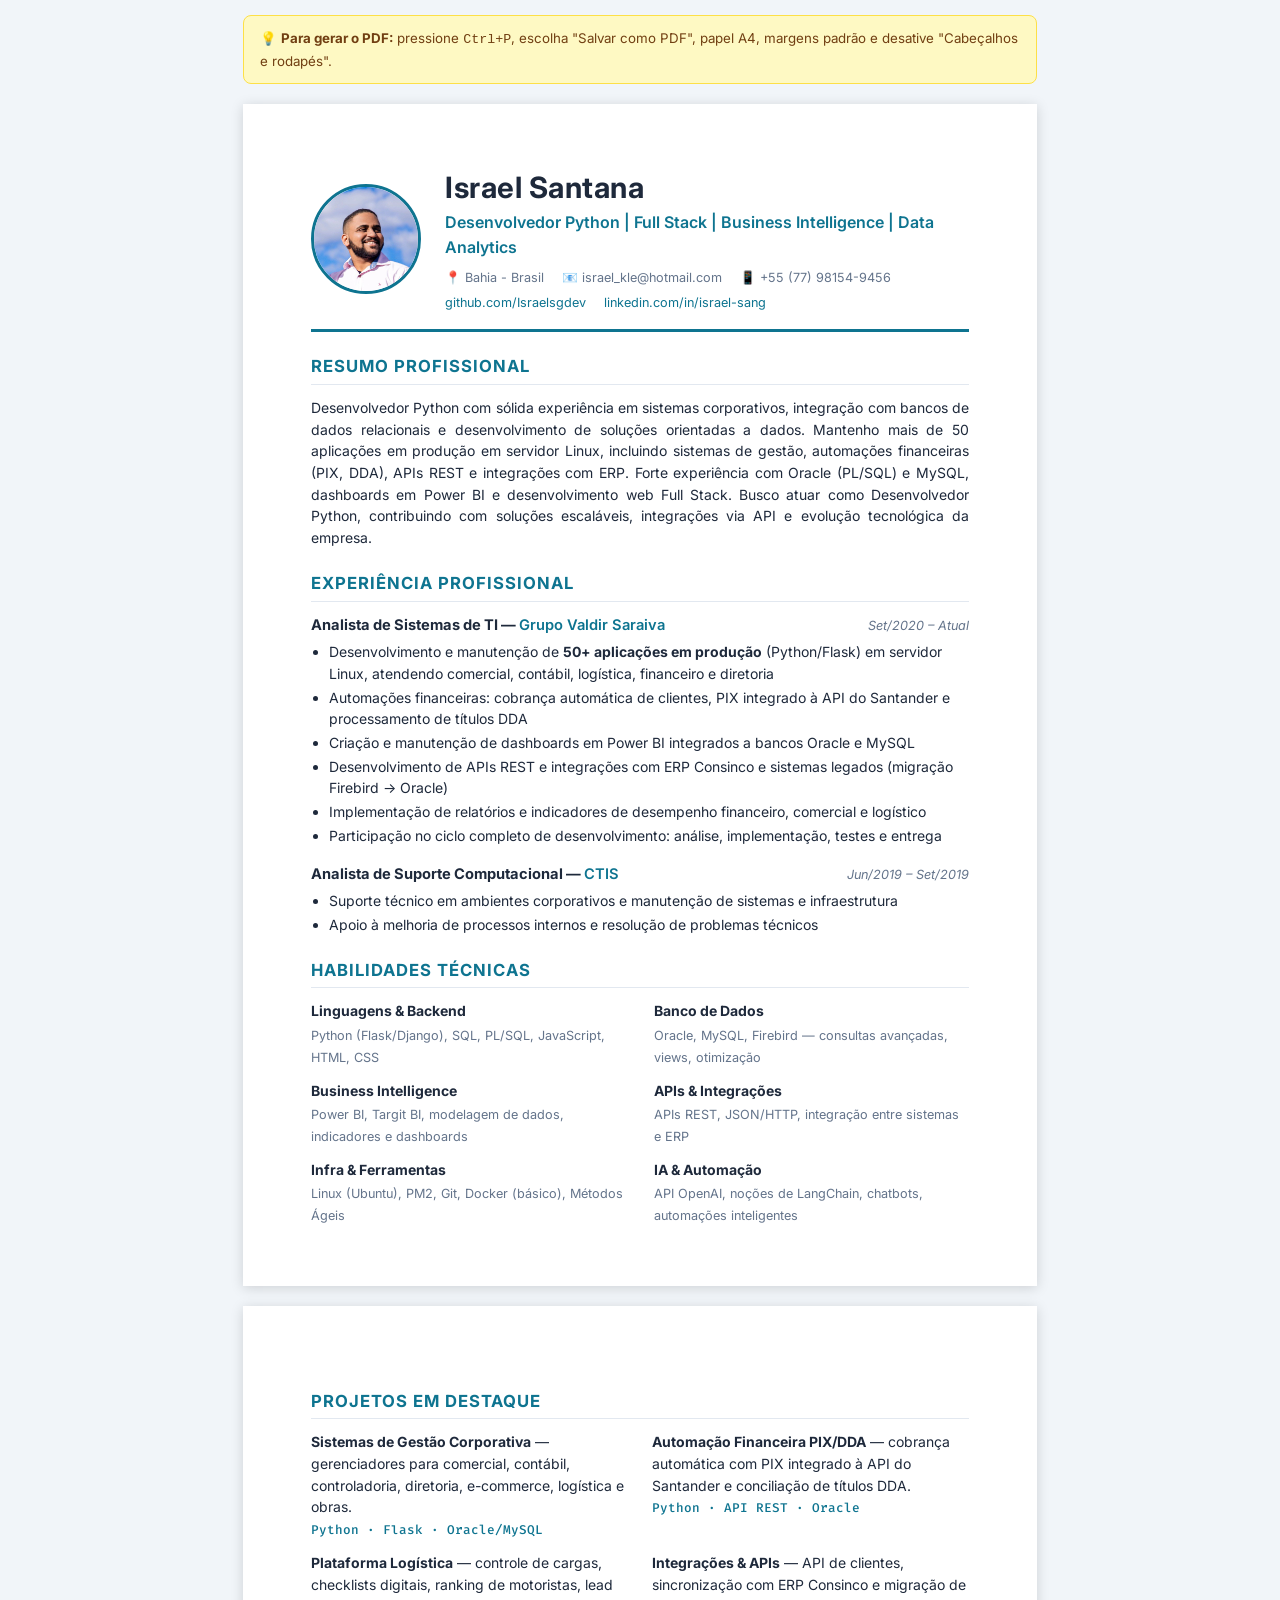
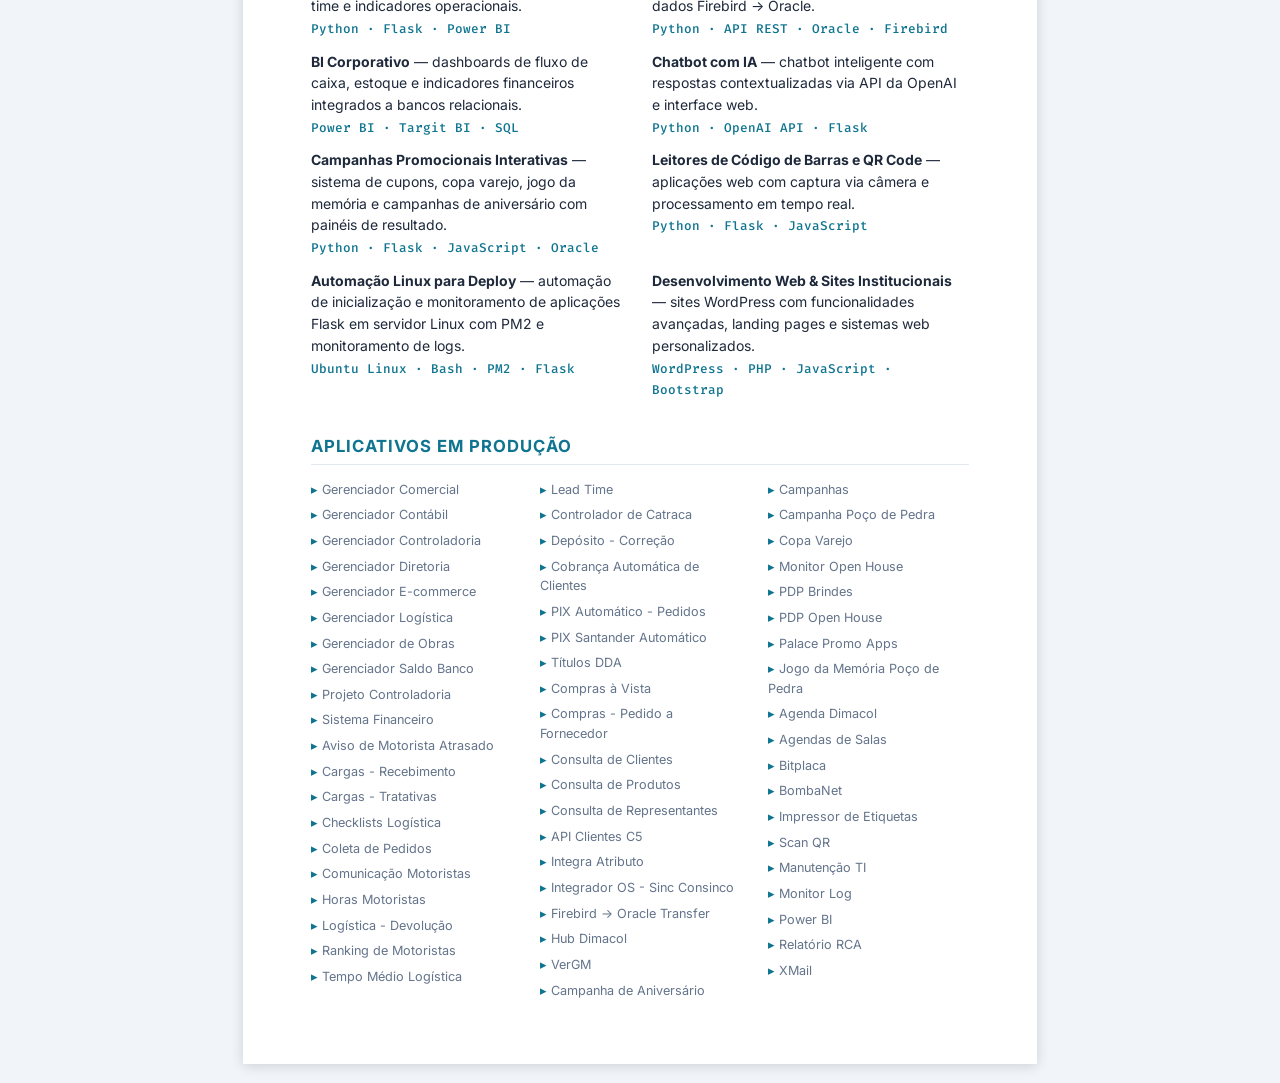
==== curriculo.html @ 5db6ea62 "Adicionar currículo" ====
<!DOCTYPE html>
<html lang="pt-BR">

<head>
    <meta charset="UTF-8">
    <meta name="viewport" content="width=device-width, initial-scale=1.0">
    <title>Currículo - Israel Santana</title>
    <link
        href="https://fonts.googleapis.com/css2?family=Inter:wght@300;400;500;600;700&family=Fira+Code:wght@400;500&display=swap"
        rel="stylesheet">
    <style>
        :root {
            --primary: #0e7490;
            --dark: #1e293b;
            --gray: #64748b;
            --light-gray: #e2e8f0;
        }

        * {
            margin: 0;
            padding: 0;
            box-sizing: border-box;
        }

        body {
            font-family: 'Inter', 'Segoe UI', Arial, sans-serif;
            color: var(--dark);
            font-size: 10.5pt;
            line-height: 1.55;
            background: #f1f5f9;
        }

        .page {
            max-width: 210mm;
            min-height: 297mm;
            margin: 20px auto;
            background: #fff;
            padding: 16mm 18mm;
            box-shadow: 0 2px 12px rgba(0, 0, 0, 0.15);
        }

        /* Cabeçalho */
        header {
            display: flex;
            align-items: center;
            gap: 24px;
            border-bottom: 3px solid var(--primary);
            padding-bottom: 16px;
            margin-bottom: 20px;
        }

        .photo {
            flex-shrink: 0;
            width: 110px;
            height: 110px;
            border-radius: 50%;
            border: 3px solid var(--primary);
            background: #f8fafc;
            display: flex;
            align-items: center;
            justify-content: center;
            overflow: hidden;
            color: var(--gray);
            font-size: 9.5pt;
            text-align: center;
        }

        .photo img {
            width: 100%;
            height: 100%;
            object-fit: cover;
        }

        .header-info {
            flex: 1;
        }

        h1 {
            font-size: 22pt;
            font-weight: 700;
            color: var(--dark);
            letter-spacing: 0.5px;
        }

        .headline {
            font-size: 12pt;
            color: var(--primary);
            font-weight: 600;
            margin-bottom: 8px;
        }

        .contact-line {
            display: flex;
            flex-wrap: wrap;
            gap: 6px 18px;
            font-size: 9.5pt;
            color: var(--gray);
        }

        .contact-line a {
            color: var(--primary);
            text-decoration: none;
        }

        /* Seções */
        h2 {
            font-size: 12.5pt;
            font-weight: 700;
            color: var(--primary);
            text-transform: uppercase;
            letter-spacing: 1px;
            border-bottom: 1px solid var(--light-gray);
            padding-bottom: 4px;
            margin: 22px 0 12px;
        }

        .resumo p {
            text-align: justify;
        }

        /* Experiência */
        .job {
            margin-bottom: 16px;
        }

        .job-header {
            display: flex;
            justify-content: space-between;
            align-items: baseline;
            flex-wrap: wrap;
        }

        .job-title {
            font-weight: 700;
            font-size: 11pt;
        }

        .job-company {
            color: var(--primary);
            font-weight: 600;
        }

        .job-date {
            color: var(--gray);
            font-size: 9.5pt;
            font-style: italic;
        }

        .job ul {
            margin: 5px 0 0 18px;
        }

        .job li {
            margin-bottom: 2px;
        }

        /* Habilidades */
        .skills-grid {
            display: grid;
            grid-template-columns: 1fr 1fr;
            gap: 12px 28px;
        }

        .skill-group strong {
            color: var(--dark);
            display: block;
            margin-bottom: 2px;
        }

        .skill-group span {
            color: var(--gray);
            font-size: 9.5pt;
        }

        /* Projetos */
        .project {
            margin-bottom: 12px;
        }

        .project strong {
            color: var(--dark);
        }

        .project .tech {
            font-family: 'Fira Code', monospace;
            color: var(--primary);
            font-size: 9.5pt;
            font-weight: 500;
        }

        .two-col {
            display: grid;
            grid-template-columns: 1fr 1fr;
            gap: 0 24px;
        }

        /* Lista de projetos (só nomes) */
        .project-list {
            columns: 3;
            column-gap: 28px;
            list-style: none;
            font-size: 9.5pt;
            color: var(--gray);
        }

        .project-list li {
            padding: 3px 0;
            break-inside: avoid;
        }

        .project-list li::before {
            content: '▸ ';
            color: var(--primary);
        }

        /* Impressão */
        @media print {
            body {
                background: #fff;
            }

            .page {
                margin: 0;
                box-shadow: none;
                max-width: none;
                min-height: auto;
                padding: 12mm 14mm;
            }

            .page + .page {
                page-break-before: always;
            }

            .no-print {
                display: none !important;
            }

            h2 {
                page-break-after: avoid;
            }

            header {
                page-break-inside: avoid;
            }

            .job,
            .project,
            .skill-group {
                page-break-inside: avoid;
            }
        }

        .print-hint {
            max-width: 210mm;
            margin: 15px auto 0;
            background: #fef9c3;
            border: 1px solid #fde047;
            border-radius: 8px;
            padding: 12px 16px;
            font-size: 10pt;
            color: #713f12;
        }
    </style>
</head>

<body>
    <div class="print-hint no-print">
        💡 <strong>Para gerar o PDF:</strong> pressione <kbd>Ctrl+P</kbd>, escolha "Salvar como PDF",
        papel A4, margens padrão e desative "Cabeçalhos e rodapés".
    </div>

    <div class="page">
        <!-- Cabeçalho -->
        <header>
            <div class="photo">
                <!-- Substitua o span abaixo pela sua foto:
                     <img src="foto.jpg" alt="Israel Santana"> -->
                 <img src="foto.jpg" alt="Israel Santana">
            </div>
            <div class="header-info">
                <h1>Israel Santana</h1>
                <div class="headline">Desenvolvedor Python | Full Stack | Business Intelligence | Data Analytics</div>
                <div class="contact-line">
                    <span>📍 Bahia - Brasil</span>
                    <span>📧 israel_kle@hotmail.com</span>
                    <span>📱 +55 (77) 98154-9456</span>
                    <a href="https://github.com/Israelsgdev">github.com/Israelsgdev</a>
                    <a href="https://www.linkedin.com/in/israel-sang/">linkedin.com/in/israel-sang</a>
                </div>
            </div>
        </header>

        <!-- Resumo -->
        <section class="resumo">
            <h2>Resumo Profissional</h2>
            <p>
                Desenvolvedor Python com sólida experiência em sistemas corporativos, integração com bancos de dados
                relacionais e desenvolvimento de soluções orientadas a dados. Mantenho mais de 50 aplicações em
                produção em servidor Linux, incluindo sistemas de gestão, automações financeiras (PIX, DDA), APIs REST
                e integrações com ERP. Forte experiência com Oracle (PL/SQL) e MySQL, dashboards em Power BI e
                desenvolvimento web Full Stack. Busco atuar como Desenvolvedor Python, contribuindo com soluções
                escaláveis, integrações via API e evolução tecnológica da empresa.
            </p>
        </section>

        <!-- Experiência -->
        <section>
            <h2>Experiência Profissional</h2>

            <div class="job">
                <div class="job-header">
                    <span class="job-title">Analista de Sistemas de TI — <span class="job-company">Grupo Valdir
                            Saraiva</span></span>
                    <span class="job-date">Set/2020 – Atual</span>
                </div>
                <ul>
                    <li>Desenvolvimento e manutenção de <strong>50+ aplicações em produção</strong> (Python/Flask)
                        em servidor Linux, atendendo comercial, contábil, logística, financeiro e diretoria</li>
                    <li>Automações financeiras: cobrança automática de clientes, PIX integrado à API do Santander e
                        processamento de títulos DDA</li>
                    <li>Criação e manutenção de dashboards em Power BI integrados a bancos Oracle e MySQL</li>
                    <li>Desenvolvimento de APIs REST e integrações com ERP Consinco e sistemas legados
                        (migração Firebird → Oracle)</li>
                    <li>Implementação de relatórios e indicadores de desempenho financeiro, comercial e logístico</li>
                    <li>Participação no ciclo completo de desenvolvimento: análise, implementação, testes e entrega</li>
                </ul>
            </div>

            <div class="job">
                <div class="job-header">
                    <span class="job-title">Analista de Suporte Computacional — <span
                            class="job-company">CTIS</span></span>
                    <span class="job-date">Jun/2019 – Set/2019</span>
                </div>
                <ul>
                    <li>Suporte técnico em ambientes corporativos e manutenção de sistemas e infraestrutura</li>
                    <li>Apoio à melhoria de processos internos e resolução de problemas técnicos</li>
                </ul>
            </div>
        </section>

        <!-- Habilidades -->
        <section>
            <h2>Habilidades Técnicas</h2>
            <div class="skills-grid">
                <div class="skill-group">
                    <strong>Linguagens & Backend</strong>
                    <span>Python (Flask/Django), SQL, PL/SQL, JavaScript, HTML, CSS</span>
                </div>
                <div class="skill-group">
                    <strong>Banco de Dados</strong>
                    <span>Oracle, MySQL, Firebird — consultas avançadas, views, otimização</span>
                </div>
                <div class="skill-group">
                    <strong>Business Intelligence</strong>
                    <span>Power BI, Targit BI, modelagem de dados, indicadores e dashboards</span>
                </div>
                <div class="skill-group">
                    <strong>APIs & Integrações</strong>
                    <span>APIs REST, JSON/HTTP, integração entre sistemas e ERP</span>
                </div>
                <div class="skill-group">
                    <strong>Infra & Ferramentas</strong>
                    <span>Linux (Ubuntu), PM2, Git, Docker (básico), Métodos Ágeis</span>
                </div>
                <div class="skill-group">
                    <strong>IA & Automação</strong>
                    <span>API OpenAI, noções de LangChain, chatbots, automações inteligentes</span>
                </div>
            </div>
        </section>
    </div>

    <!-- Página 2: Projetos -->
    <div class="page">
        <!-- Projetos -->
        <section>
            <h2>Projetos em Destaque</h2>
            <div class="two-col">
                <div class="project">
                    <strong>Sistemas de Gestão Corporativa</strong> — gerenciadores para comercial, contábil,
                    controladoria, diretoria, e-commerce, logística e obras.<br>
                    <span class="tech">Python · Flask · Oracle/MySQL</span>
                </div>
                <div class="project">
                    <strong>Automação Financeira PIX/DDA</strong> — cobrança automática com PIX integrado à API do
                    Santander e conciliação de títulos DDA.<br>
                    <span class="tech">Python · API REST · Oracle</span>
                </div>
                <div class="project">
                    <strong>Plataforma Logística</strong> — controle de cargas, checklists digitais, ranking de
                    motoristas, lead time e indicadores operacionais.<br>
                    <span class="tech">Python · Flask · Power BI</span>
                </div>
                <div class="project">
                    <strong>Integrações & APIs</strong> — API de clientes, sincronização com ERP Consinco e migração
                    de dados Firebird → Oracle.<br>
                    <span class="tech">Python · API REST · Oracle · Firebird</span>
                </div>
                <div class="project">
                    <strong>BI Corporativo</strong> — dashboards de fluxo de caixa, estoque e indicadores financeiros
                    integrados a bancos relacionais.<br>
                    <span class="tech">Power BI · Targit BI · SQL</span>
                </div>
                <div class="project">
                    <strong>Chatbot com IA</strong> — chatbot inteligente com respostas contextualizadas via API da
                    OpenAI e interface web.<br>
                    <span class="tech">Python · OpenAI API · Flask</span>
                </div>
                <div class="project">
                    <strong>Campanhas Promocionais Interativas</strong> — sistema de cupons, copa varejo, jogo da
                    memória e campanhas de aniversário com painéis de resultado.<br>
                    <span class="tech">Python · Flask · JavaScript · Oracle</span>
                </div>
                <div class="project">
                    <strong>Leitores de Código de Barras e QR Code</strong> — aplicações web com captura via câmera
                    e processamento em tempo real.<br>
                    <span class="tech">Python · Flask · JavaScript</span>
                </div>
                <div class="project">
                    <strong>Automação Linux para Deploy</strong> — automação de inicialização e monitoramento de
                    aplicações Flask em servidor Linux com PM2 e monitoramento de logs.<br>
                    <span class="tech">Ubuntu Linux · Bash · PM2 · Flask</span>
                </div>
                <div class="project">
                    <strong>Desenvolvimento Web & Sites Institucionais</strong> — sites WordPress com funcionalidades
                    avançadas, landing pages e sistemas web personalizados.<br>
                    <span class="tech">WordPress · PHP · JavaScript · Bootstrap</span>
                </div>
            </div>
        </section>

        <!-- Lista completa de aplicativos -->
        <section>
            <h2>Aplicativos em Produção</h2>
            <ul class="project-list">
                <li>Gerenciador Comercial</li>
                <li>Gerenciador Contábil</li>
                <li>Gerenciador Controladoria</li>
                <li>Gerenciador Diretoria</li>
                <li>Gerenciador E-commerce</li>
                <li>Gerenciador Logística</li>
                <li>Gerenciador de Obras</li>
                <li>Gerenciador Saldo Banco</li>
                <li>Projeto Controladoria</li>
                <li>Sistema Financeiro</li>
                <li>Aviso de Motorista Atrasado</li>
                <li>Cargas - Recebimento</li>
                <li>Cargas - Tratativas</li>
                <li>Checklists Logística</li>
                <li>Coleta de Pedidos</li>
                <li>Comunicação Motoristas</li>
                <li>Horas Motoristas</li>
                <li>Logística - Devolução</li>
                <li>Ranking de Motoristas</li>
                <li>Tempo Médio Logística</li>
                <li>Lead Time</li>
                <li>Controlador de Catraca</li>
                <li>Depósito - Correção</li>
                <li>Cobrança Automática de Clientes</li>
                <li>PIX Automático - Pedidos</li>
                <li>PIX Santander Automático</li>
                <li>Títulos DDA</li>
                <li>Compras à Vista</li>
                <li>Compras - Pedido a Fornecedor</li>
                <li>Consulta de Clientes</li>
                <li>Consulta de Produtos</li>
                <li>Consulta de Representantes</li>
                <li>API Clientes C5</li>
                <li>Integra Atributo</li>
                <li>Integrador OS - Sinc Consinco</li>
                <li>Firebird → Oracle Transfer</li>
                <li>Hub Dimacol</li>
                <li>VerGM</li>
                <li>Campanha de Aniversário</li>
                <li>Campanhas</li>
                <li>Campanha Poço de Pedra</li>
                <li>Copa Varejo</li>
                <li>Monitor Open House</li>
                <li>PDP Brindes</li>
                <li>PDP Open House</li>
                <li>Palace Promo Apps</li>
                <li>Jogo da Memória Poço de Pedra</li>
                <li>Agenda Dimacol</li>
                <li>Agendas de Salas</li>
                <li>Bitplaca</li>
                <li>BombaNet</li>
                <li>Impressor de Etiquetas</li>
                <li>Scan QR</li>
                <li>Manutenção TI</li>
                <li>Monitor Log</li>
                <li>Power BI</li>
                <li>Relatório RCA</li>
                <li>XMail</li>
            </ul>
        </section>
    </div>
</body>

</html>
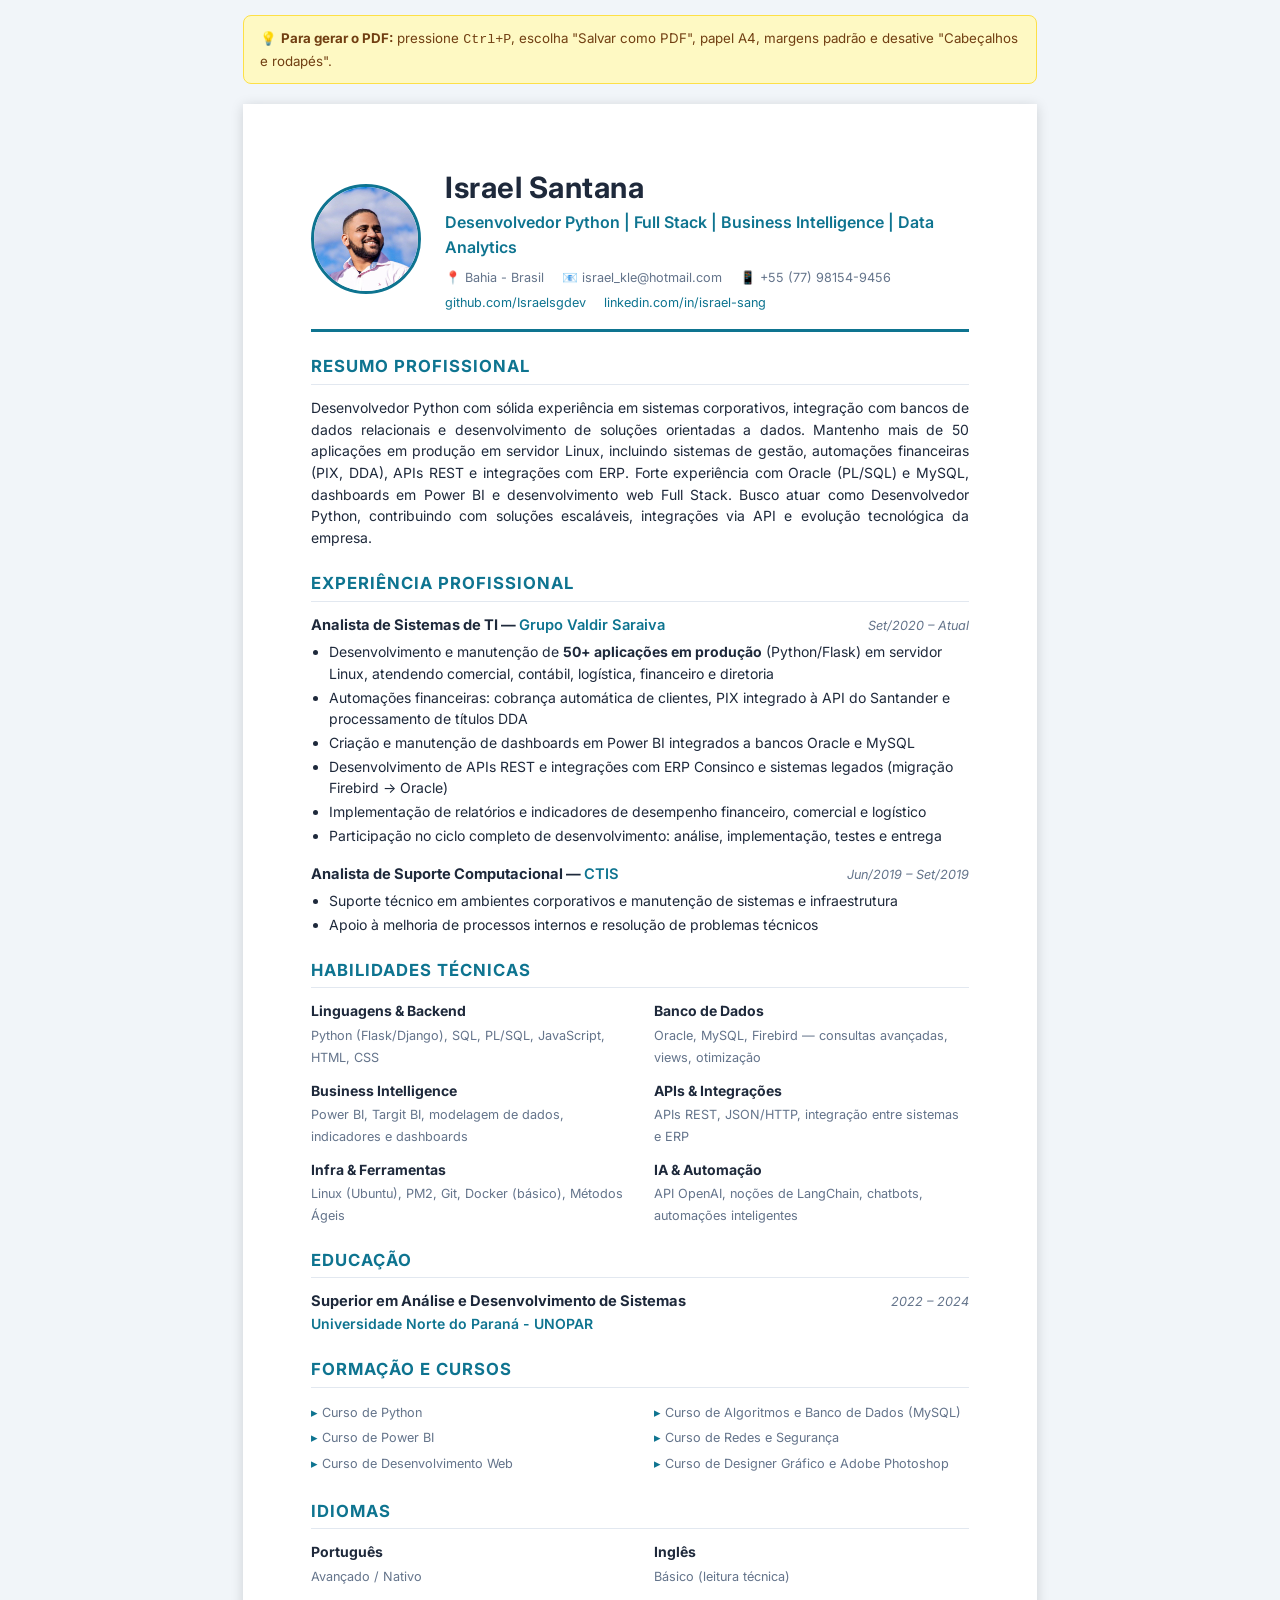
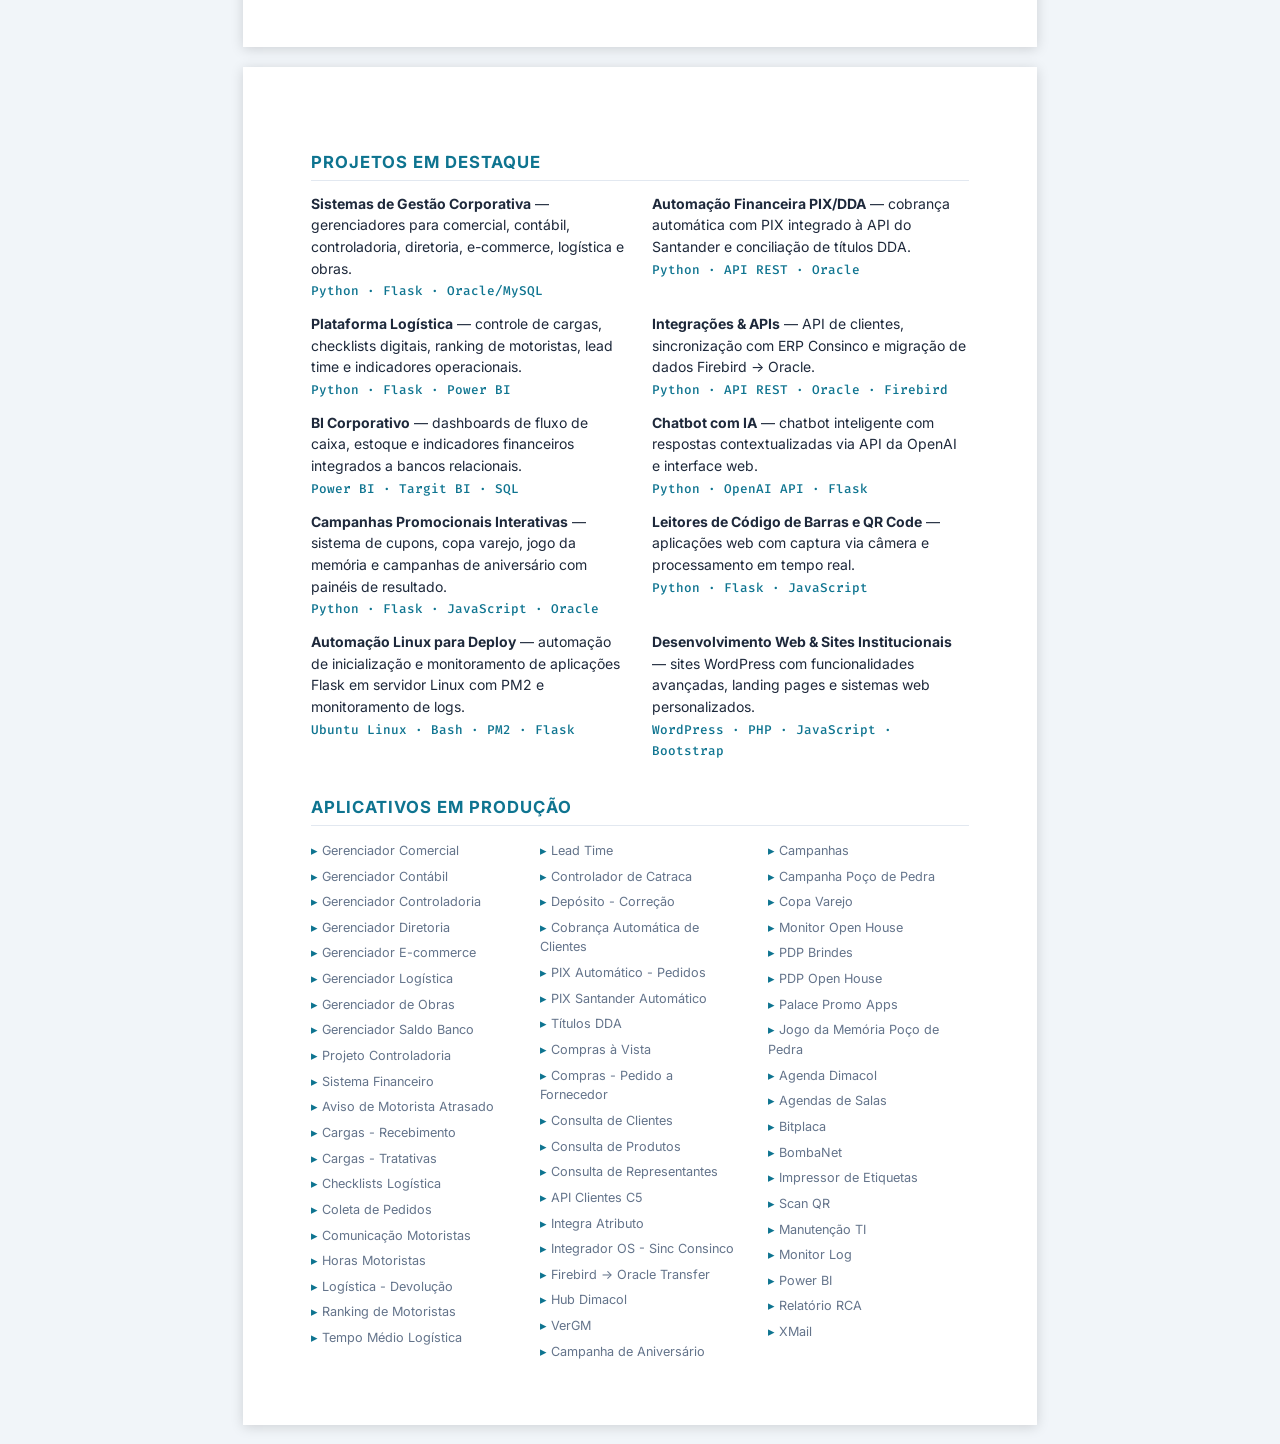
==== commit 81688950: "1.0.6 Adicionar idiomas formação e cursos" ====
--- a/curriculo.html
+++ b/curriculo.html
@@ -366,6 +366,46 @@
                 <div class="skill-group">
                     <strong>IA & Automação</strong>
                     <span>API OpenAI, noções de LangChain, chatbots, automações inteligentes</span>
+                </div>
+            </div>
+        </section>
+
+        <!-- Educação -->
+        <section>
+            <h2>Educação</h2>
+            <div class="job">
+                <div class="job-header">
+                    <span class="job-title">Superior em Análise e Desenvolvimento de Sistemas</span>
+                    <span class="job-date">2022 – 2024</span>
+                </div>
+                <span class="job-company">Universidade Norte do Paraná - UNOPAR</span>
+            </div>
+        </section>
+
+        <!-- Formação e Cursos -->
+        <section>
+            <h2>Formação e Cursos</h2>
+            <ul class="project-list" style="columns: 2;">
+                <li>Curso de Python</li>
+                <li>Curso de Power BI</li>
+                <li>Curso de Desenvolvimento Web</li>
+                <li>Curso de Algoritmos e Banco de Dados (MySQL)</li>
+                <li>Curso de Redes e Segurança</li>
+                <li>Curso de Designer Gráfico e Adobe Photoshop</li>
+            </ul>
+        </section>
+
+        <!-- Idiomas -->
+        <section>
+            <h2>Idiomas</h2>
+            <div class="skills-grid">
+                <div class="skill-group">
+                    <strong>Português</strong>
+                    <span>Avançado / Nativo</span>
+                </div>
+                <div class="skill-group">
+                    <strong>Inglês</strong>
+                    <span>Básico (leitura técnica)</span>
                 </div>
             </div>
         </section>
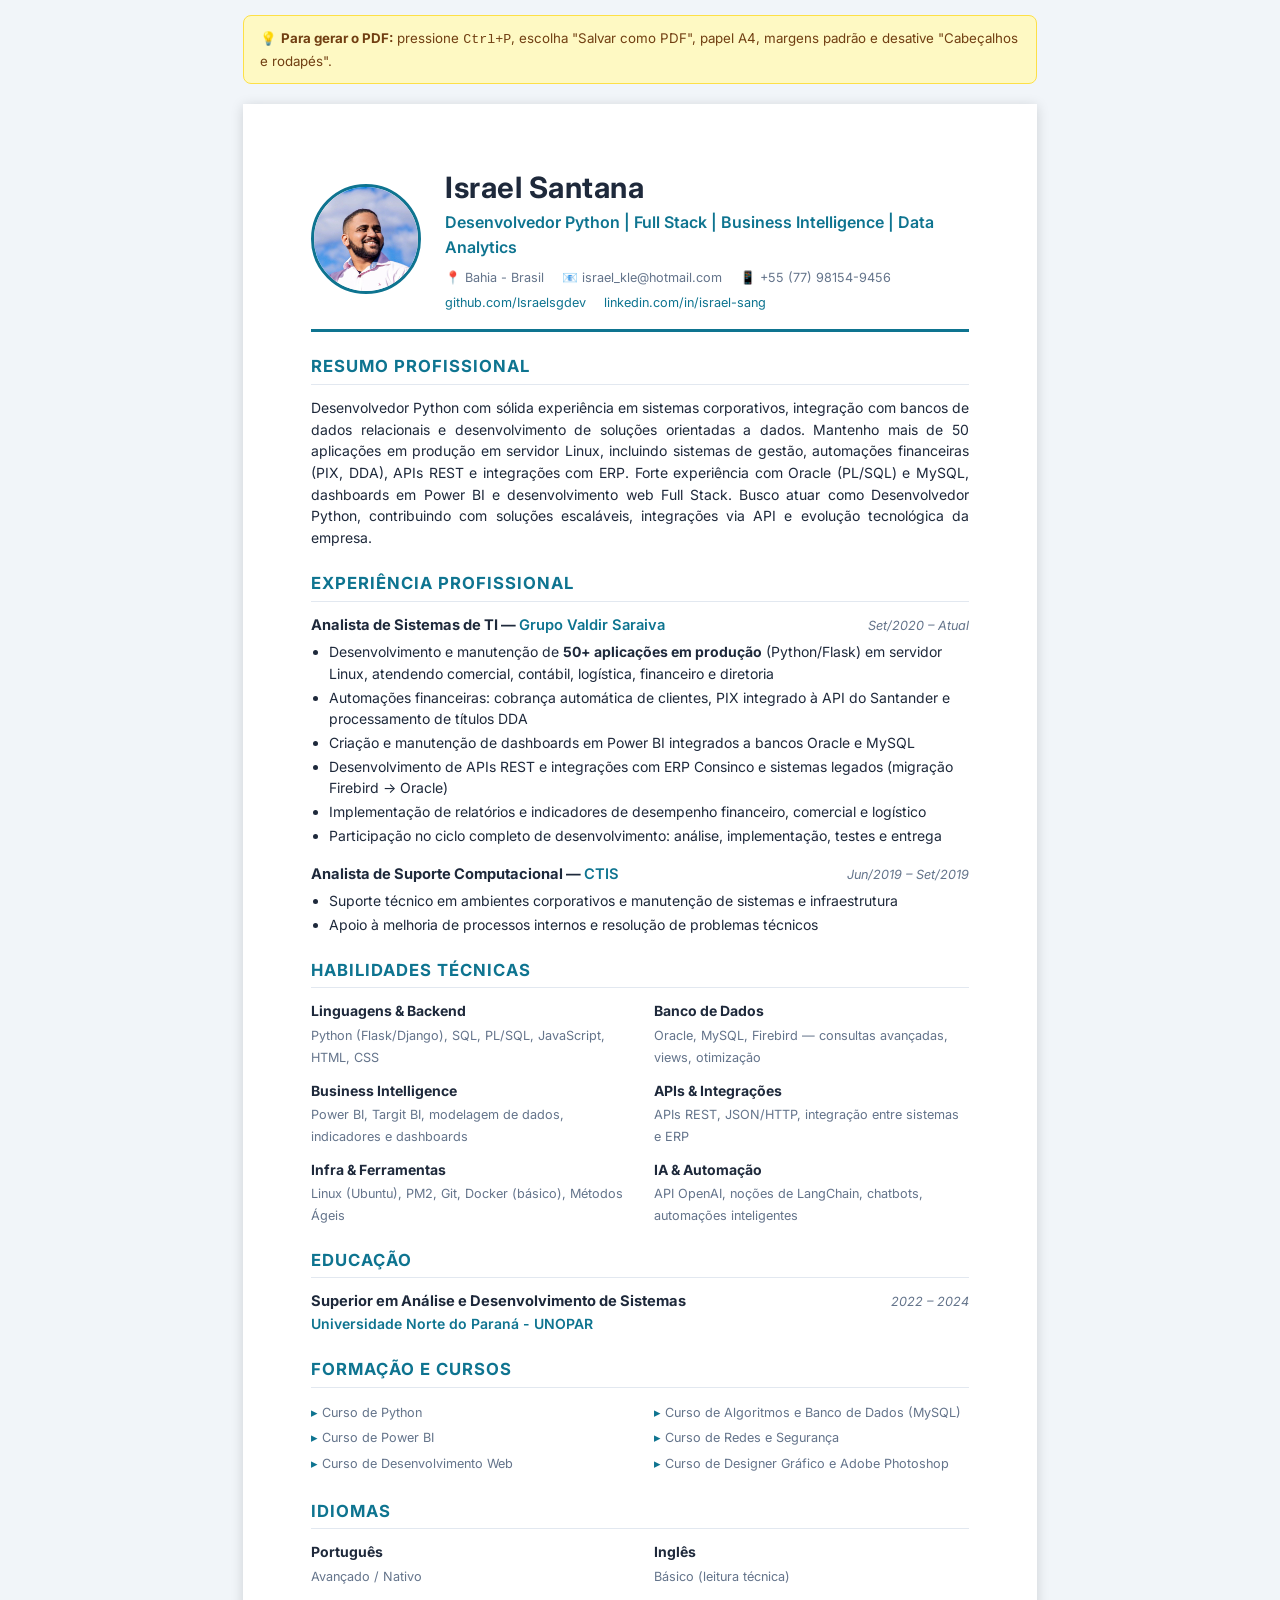
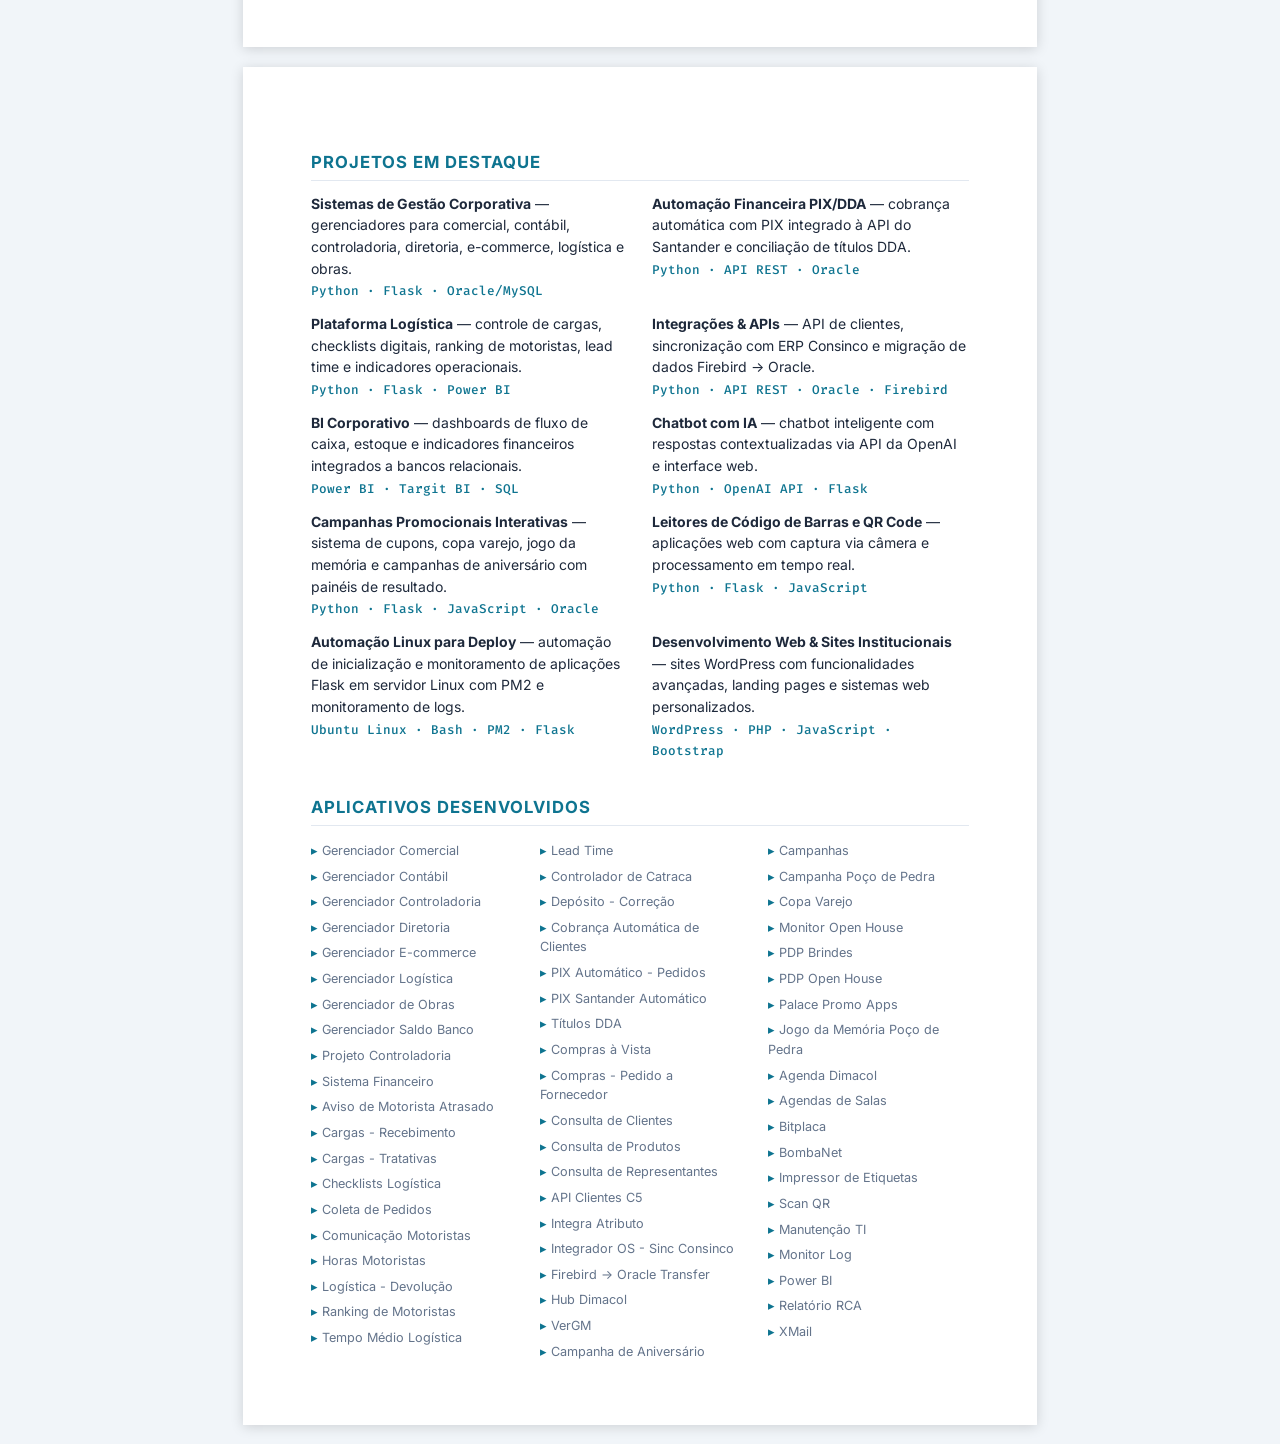
==== commit ce46a97f: "1.0.8 ajuste nome currículo" ====
--- a/curriculo.html
+++ b/curriculo.html
@@ -472,7 +472,7 @@
 
         <!-- Lista completa de aplicativos -->
         <section>
-            <h2>Aplicativos em Produção</h2>
+            <h2>Aplicativos Desenvolvidos</h2>
             <ul class="project-list">
                 <li>Gerenciador Comercial</li>
                 <li>Gerenciador Contábil</li>
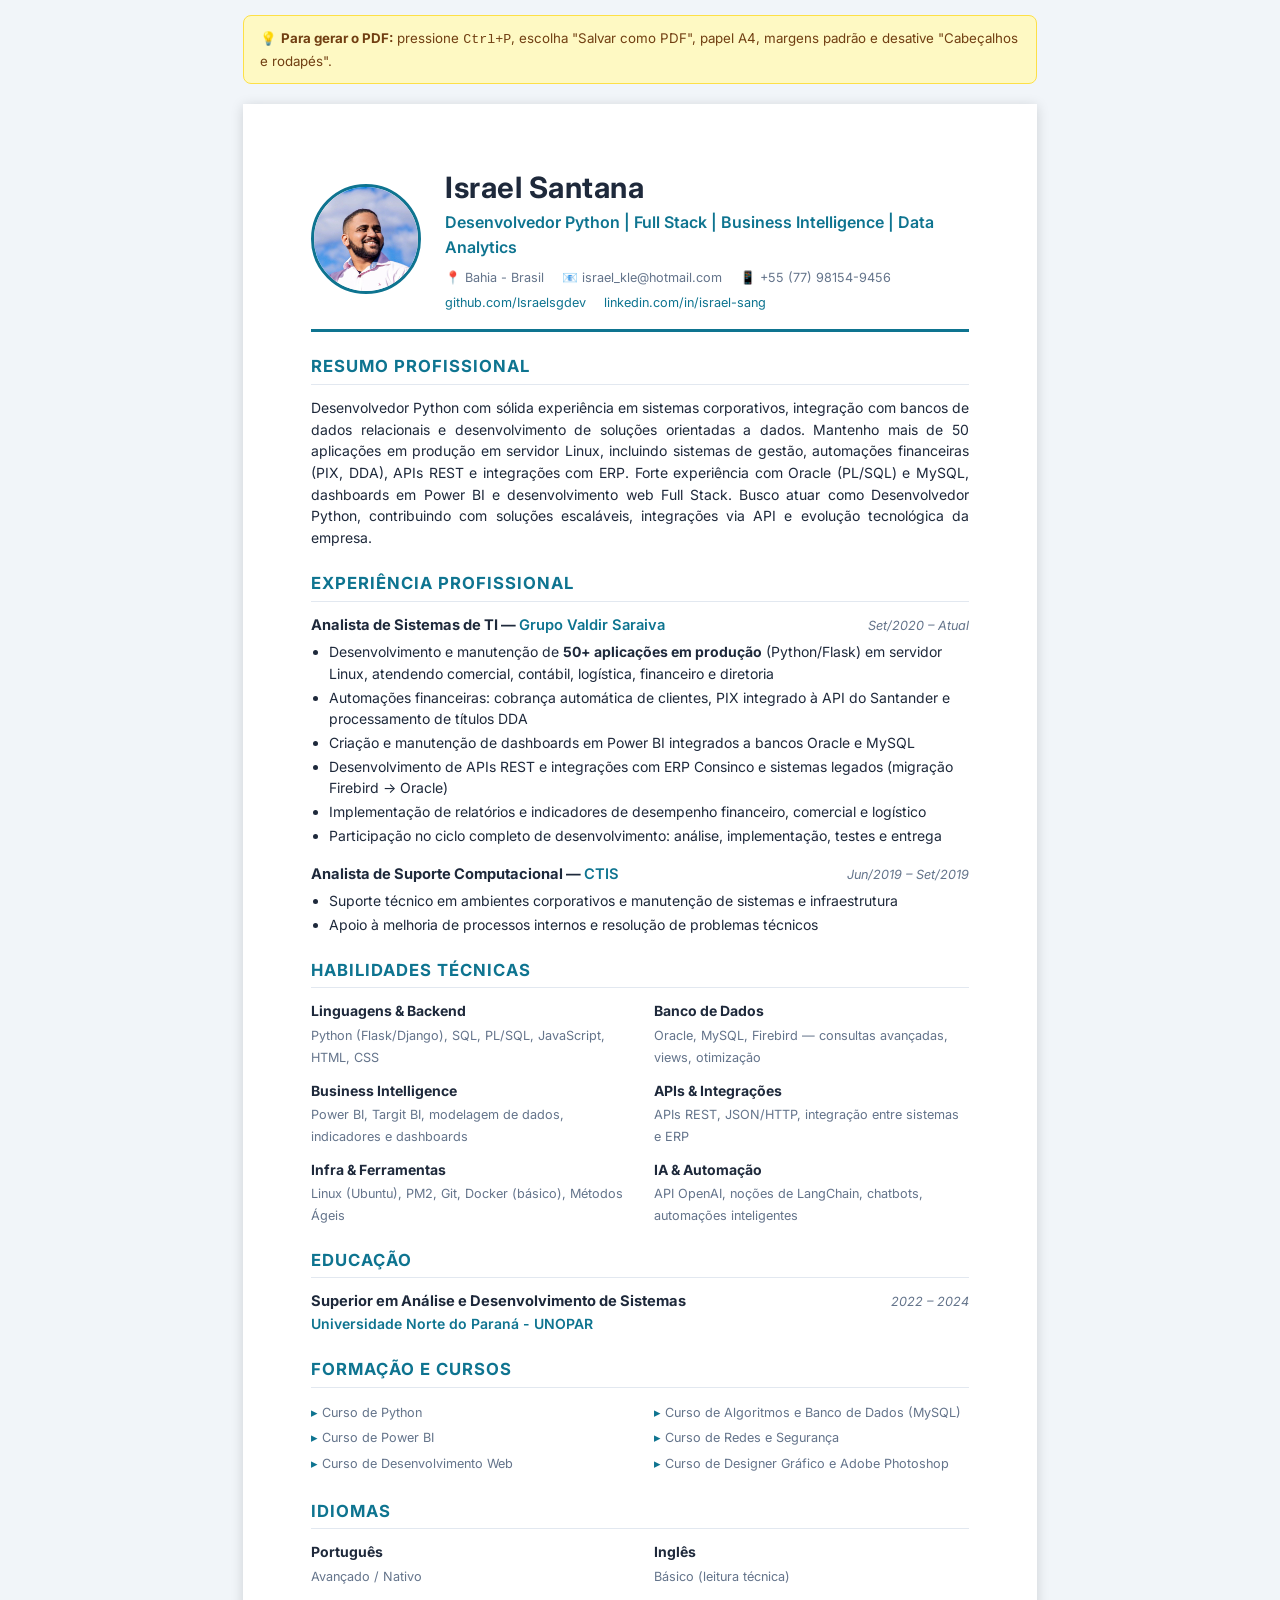
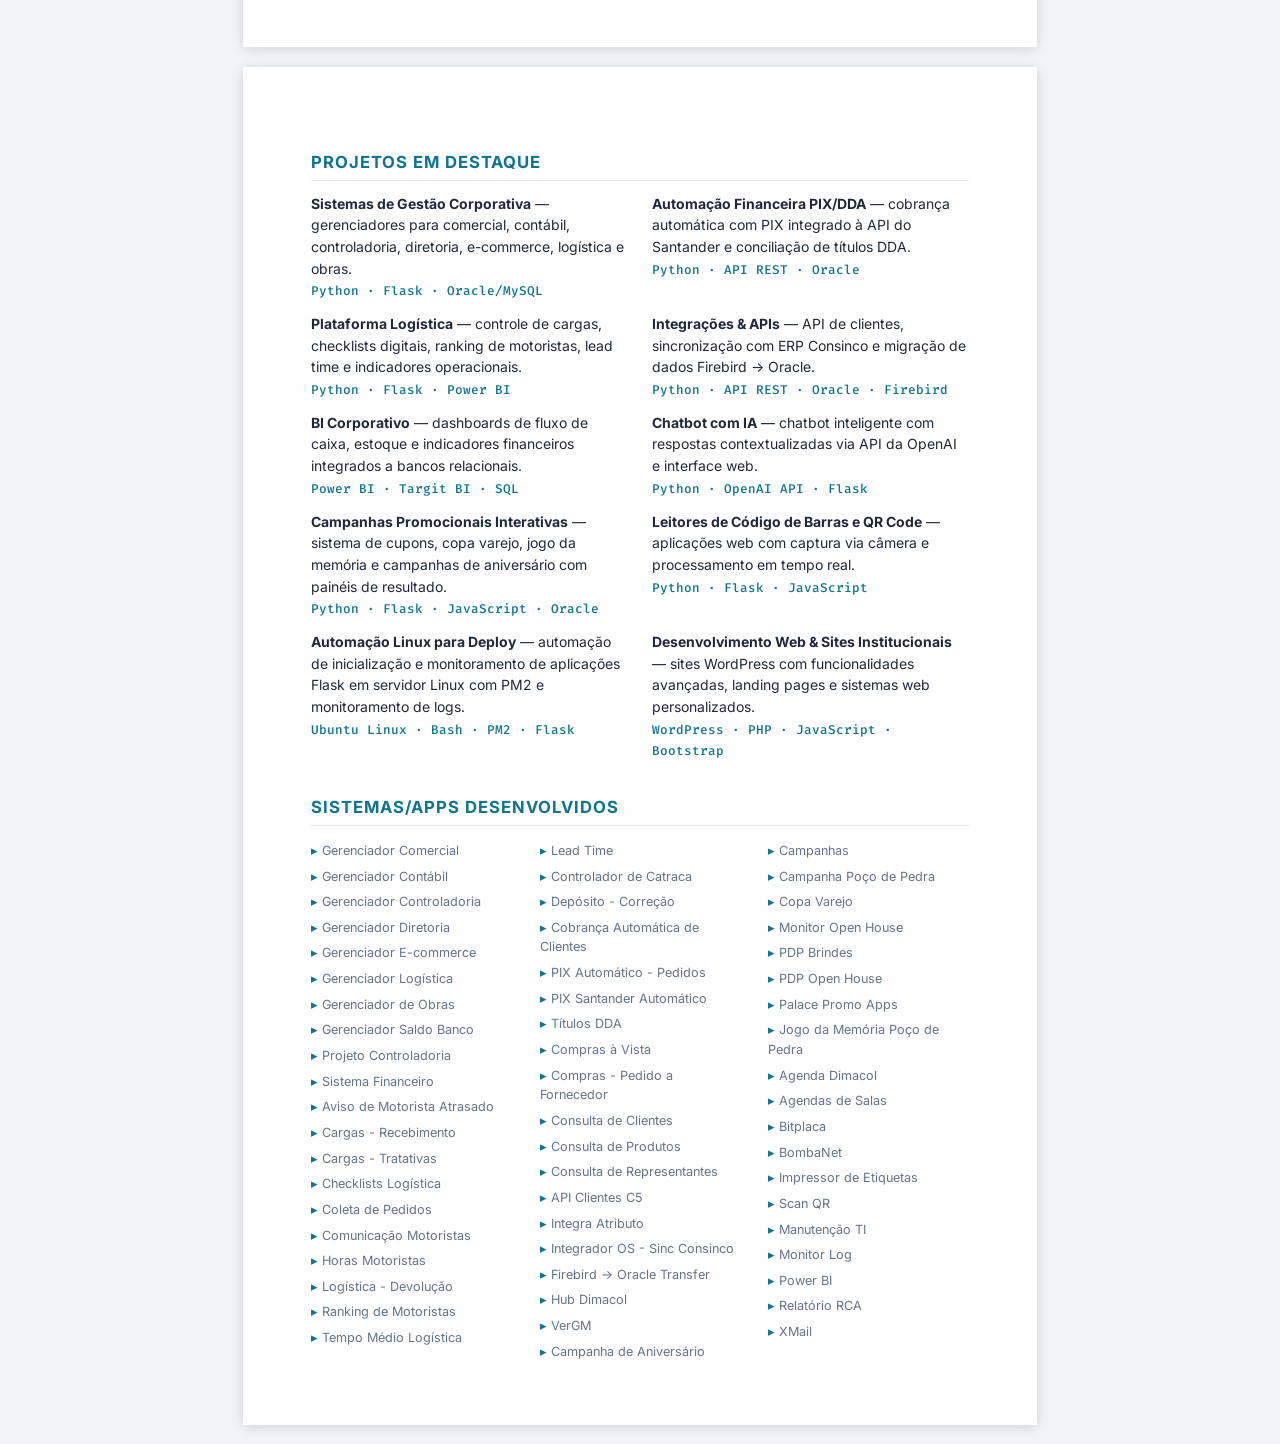
==== commit 9282a82a: "1.0.9" ====
--- a/curriculo.html
+++ b/curriculo.html
@@ -472,7 +472,7 @@
 
         <!-- Lista completa de aplicativos -->
         <section>
-            <h2>Aplicativos Desenvolvidos</h2>
+            <h2>Sistemas/Apps Desenvolvidos</h2>
             <ul class="project-list">
                 <li>Gerenciador Comercial</li>
                 <li>Gerenciador Contábil</li>
